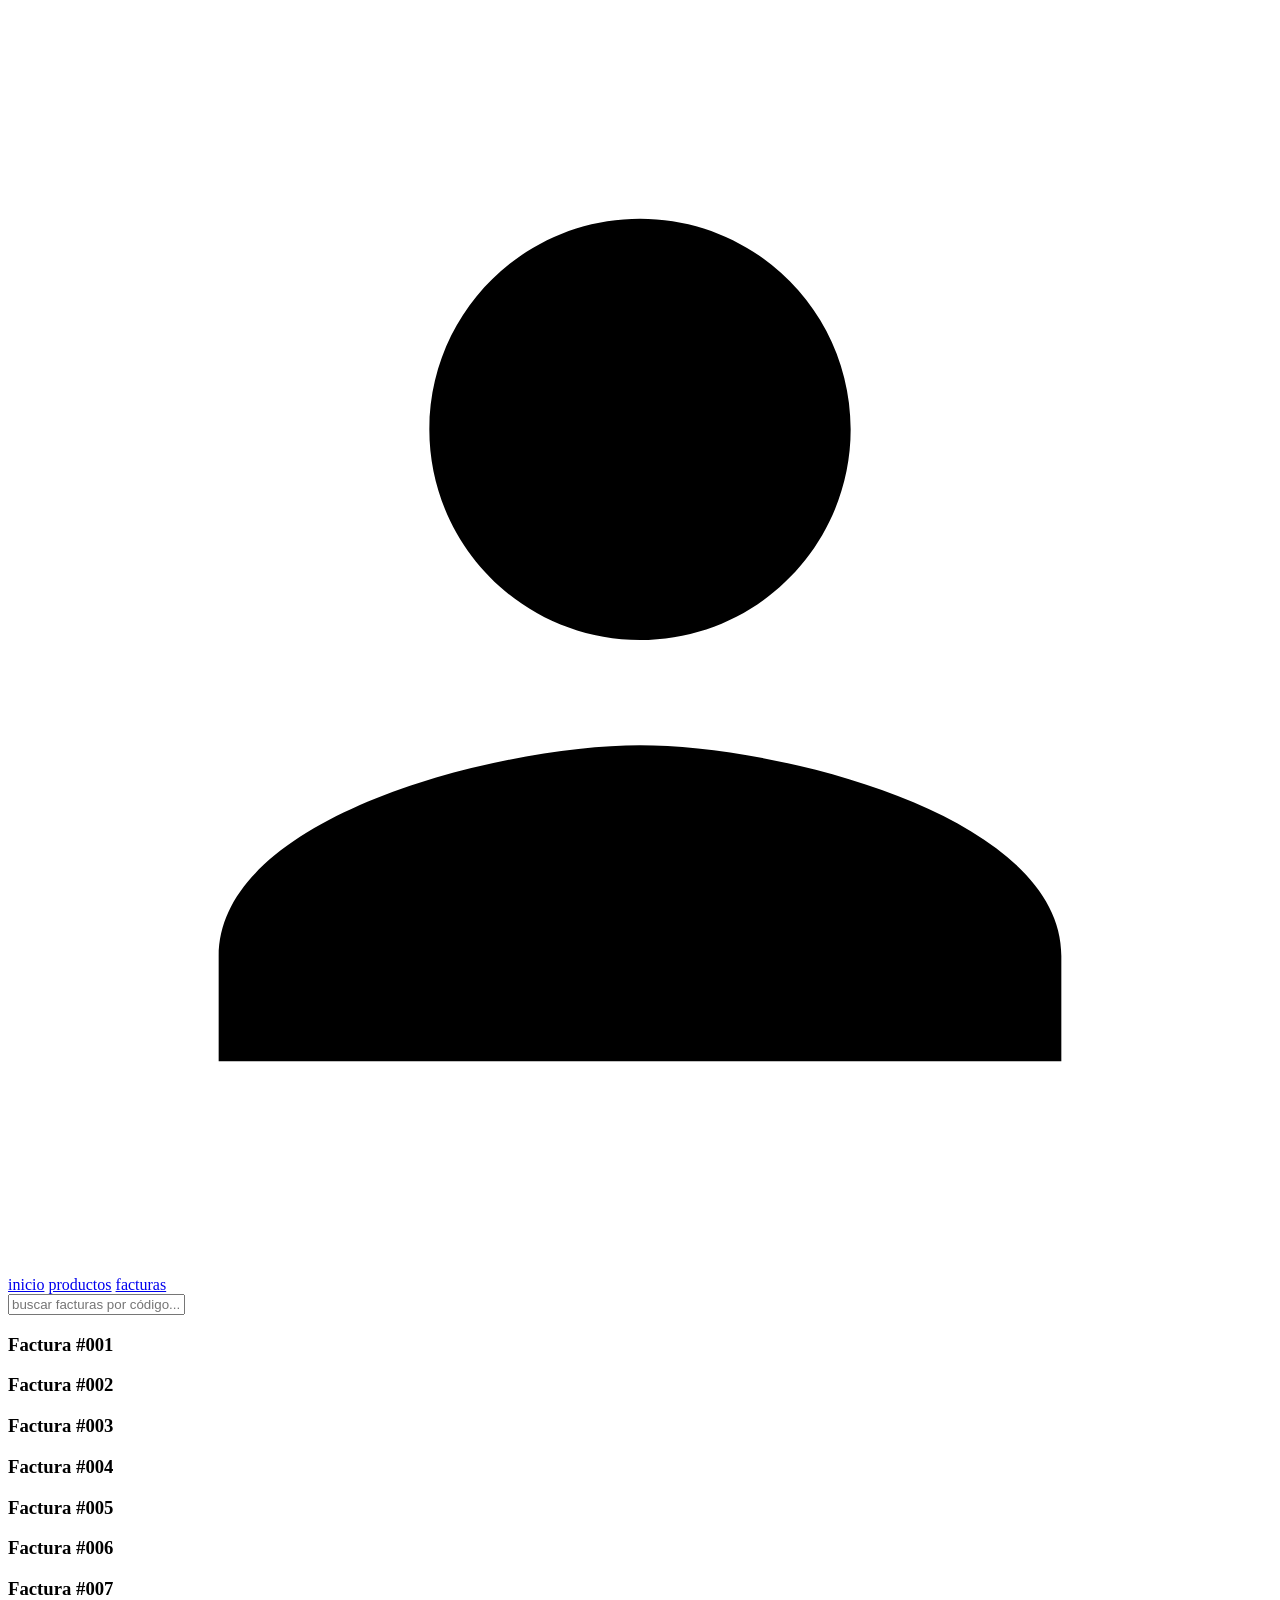
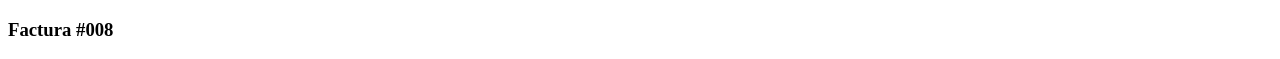
==== fronted/html/factura.html @ 2f5da7c6 "fronted" ====
<!DOCTYPE html>
<html lang="es">
<head>
    <meta charset="UTF-8">
    <meta name="viewport" content="width=device-width, initial-scale=1.0">
    <title>Facturas - Facturación Electrónica</title>
    <link rel="stylesheet" href="../css/styles.css">
</head>
<body>

    <aside class="sidebar">
        <div class="avatar-container">
            <svg viewBox="0 0 24 24">
                <path d="M12 12c2.21 0 4-1.79 4-4s-1.79-4-4-4-4 1.79-4 4 1.79 4 4 4zm0 2c-2.67 0-8 1.34-8 4v2h16v-2c0-2.66-5.33-4-8-4z"/>
            </svg>
        </div>

        <nav class="menu">
            <a href="inicio.html" class="menu-item">inicio</a>
            <a href="productos.html" class="menu-item">productos</a>
            <a href="facturas.html" class="menu-item active">facturas</a>
        </nav>
    </aside>

    <div class="main-wrapper">
        <header class="top-bar">
            <input type="text" class="search-box" placeholder="buscar facturas por código...">
        </header>

        <main class="content-area">
            <section class="cards-grid">
                <div class="card"><h3>Factura #001</h3></div>
                <div class="card"><h3>Factura #002</h3></div>
                <div class="card"><h3>Factura #003</h3></div>
                <div class="card"><h3>Factura #004</h3></div>
                <div class="card"><h3>Factura #005</h3></div>
                <div class="card"><h3>Factura #006</h3></div>
                <div class="card"><h3>Factura #007</h3></div>
                <div class="card"><h3>Factura #008</h3></div>
            </section>
        </main>
    </div>

</body>
</html>
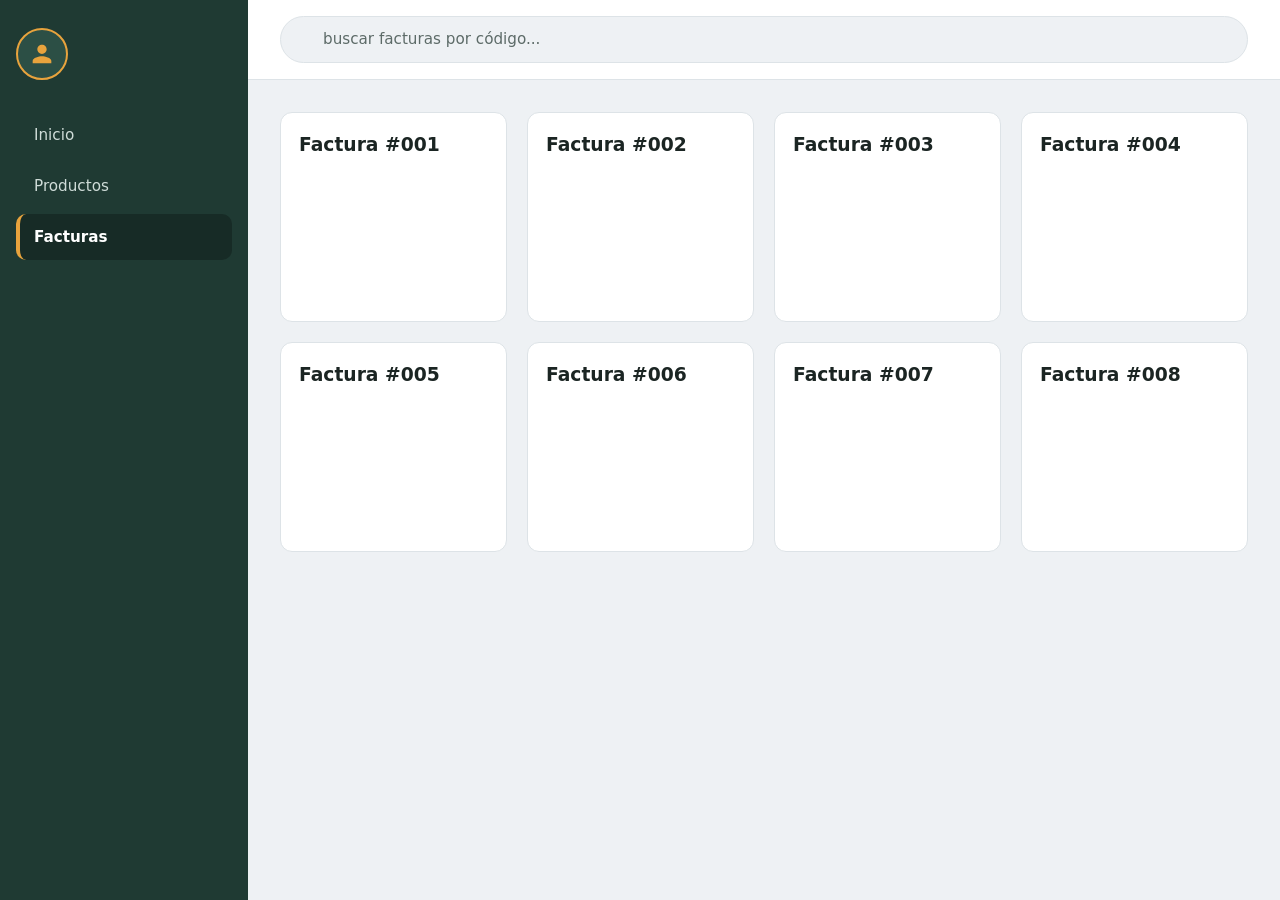
==== commit 1bc86656: "fronted" ====
--- a/fronted/html/factura.html
+++ b/fronted/html/factura.html
@@ -4,7 +4,7 @@
     <meta charset="UTF-8">
     <meta name="viewport" content="width=device-width, initial-scale=1.0">
     <title>Facturas - Facturación Electrónica</title>
-    <link rel="stylesheet" href="../css/styles.css">
+    <link rel="stylesheet" href="../css/style.css">
 </head>
 <body>
 
--- a/fronted/css/style.css
+++ b/fronted/css/style.css
@@ -0,0 +1,377 @@
+/* ===== Variables ===== */
+:root {
+    --pino: #1f3a33;
+    --pino-oscuro: #172b26;
+    --pino-claro: #2c4f45;
+    --ambar: #e8a33d;
+    --fondo: #eef1f4;
+    --superficie: #ffffff;
+    --texto: #1b2523;
+    --texto-suave: #5d6b68;
+    --borde: #dde3e7;
+    --ok: #1f7a55;
+    --ok-fondo: #dff3ea;
+    --alerta: #9a5b00;
+    --alerta-fondo: #fdecc8;
+    --agotado: #a43a3a;
+    --agotado-fondo: #f8dede;
+    --radio: 12px;
+    --ancho-lateral: 248px;
+}
+
+* {
+    box-sizing: border-box;
+    margin: 0;
+    padding: 0;
+}
+
+body {
+    font-family: "Plus Jakarta Sans", "Segoe UI", system-ui, sans-serif;
+    background: var(--fondo);
+    color: var(--texto);
+    min-height: 100vh;
+    display: flex;
+    line-height: 1.5;
+}
+
+:focus-visible {
+    outline: 3px solid var(--ambar);
+    outline-offset: 2px;
+}
+
+/* ===== Barra lateral ===== */
+.sidebar {
+    width: var(--ancho-lateral);
+    flex-shrink: 0;
+    background: var(--pino);
+    color: #e9efed;
+    padding: 28px 16px;
+    display: flex;
+    flex-direction: column;
+    gap: 32px;
+    position: sticky;
+    top: 0;
+    height: 100vh;
+}
+
+.brand {
+    display: flex;
+    align-items: center;
+    gap: 14px;
+    padding: 0 8px;
+}
+
+.avatar-container {
+    width: 52px;
+    height: 52px;
+    border-radius: 50%;
+    background: var(--pino-claro);
+    border: 2px solid var(--ambar);
+    display: grid;
+    place-items: center;
+    flex-shrink: 0;
+}
+
+.avatar-container svg {
+    width: 28px;
+    height: 28px;
+    fill: var(--ambar);
+}
+
+.brand-name {
+    font-weight: 700;
+    font-size: 1.05rem;
+    line-height: 1.2;
+}
+
+.brand-sub {
+    font-size: 0.8rem;
+    color: #a9bdb7;
+    font-weight: 400;
+}
+
+.menu {
+    display: flex;
+    flex-direction: column;
+    gap: 4px;
+}
+
+.menu-item {
+    display: flex;
+    align-items: center;
+    gap: 12px;
+    padding: 12px 14px;
+    border-radius: 10px;
+    color: #cfdcd8;
+    text-decoration: none;
+    font-weight: 500;
+    font-size: 0.95rem;
+    text-transform: capitalize;
+    border-left: 4px solid transparent;
+    transition: background 0.15s ease, color 0.15s ease;
+}
+
+.menu-item svg {
+    width: 20px;
+    height: 20px;
+    fill: none;
+    stroke: currentColor;
+    stroke-width: 1.8;
+    stroke-linecap: round;
+    stroke-linejoin: round;
+}
+
+.menu-item:hover {
+    background: var(--pino-claro);
+    color: #fff;
+}
+
+.menu-item.active {
+    background: var(--pino-oscuro);
+    color: #fff;
+    border-left-color: var(--ambar);
+    font-weight: 700;
+}
+
+/* ===== Contenido ===== */
+.main-wrapper {
+    flex: 1;
+    min-width: 0;
+    display: flex;
+    flex-direction: column;
+}
+
+.top-bar {
+    background: var(--superficie);
+    border-bottom: 1px solid var(--borde);
+    padding: 16px 32px;
+    display: flex;
+    align-items: center;
+    justify-content: space-between;
+    gap: 16px;
+    position: sticky;
+    top: 0;
+    z-index: 5;
+}
+
+.search-wrap {
+    position: relative;
+    width: min(520px, 100%);
+    margin: 0 auto;
+}
+
+.search-wrap svg {
+    position: absolute;
+    left: 14px;
+    top: 50%;
+    transform: translateY(-50%);
+    width: 18px;
+    height: 18px;
+    fill: none;
+    stroke: var(--texto-suave);
+    stroke-width: 2;
+    stroke-linecap: round;
+}
+
+.search-box {
+    width: 100%;
+    font: inherit;
+    font-size: 0.95rem;
+    padding: 11px 16px 11px 42px;
+    border: 1.5px solid var(--borde);
+    border-radius: 999px;
+    background: var(--fondo);
+    color: var(--texto);
+    transition: border-color 0.15s ease, background 0.15s ease;
+}
+
+.search-box::placeholder {
+    color: var(--texto-suave);
+}
+
+.search-box:focus {
+    outline: none;
+    border-color: var(--pino);
+    background: #fff;
+}
+
+.content-area {
+    padding: 32px;
+}
+
+.page-head {
+    margin-bottom: 24px;
+}
+
+.page-head h1 {
+    font-size: 1.6rem;
+    font-weight: 800;
+    letter-spacing: -0.01em;
+}
+
+.page-head p {
+    color: var(--texto-suave);
+    font-size: 0.95rem;
+}
+
+/* ===== Tarjetas ===== */
+.cards-grid {
+    display: grid;
+    grid-template-columns: repeat(auto-fill, minmax(210px, 1fr));
+    gap: 20px;
+}
+
+.card {
+    background: var(--superficie);
+    border: 1px solid var(--borde);
+    border-radius: var(--radio);
+    padding: 18px;
+    display: flex;
+    flex-direction: column;
+    gap: 14px;
+    min-height: 210px;
+    transition: border-color 0.15s ease;
+}
+
+.card:hover {
+    border-color: var(--pino);
+}
+
+.card-top {
+    display: flex;
+    align-items: center;
+    justify-content: space-between;
+}
+
+.card-icon {
+    width: 46px;
+    height: 46px;
+    border-radius: 10px;
+    background: var(--pino);
+    color: var(--ambar);
+    display: grid;
+    place-items: center;
+    font-weight: 800;
+    font-size: 1.1rem;
+}
+
+.badge {
+    font-size: 0.78rem;
+    font-weight: 600;
+    padding: 4px 10px;
+    border-radius: 999px;
+}
+
+.badge.ok { background: var(--ok-fondo); color: var(--ok); }
+.badge.bajo { background: var(--alerta-fondo); color: var(--alerta); }
+.badge.agotado { background: var(--agotado-fondo); color: var(--agotado); }
+
+.card h2 {
+    font-size: 1rem;
+    font-weight: 700;
+    line-height: 1.3;
+}
+
+.card .ref {
+    font-size: 0.85rem;
+    color: var(--texto-suave);
+}
+
+.card-bottom {
+    margin-top: auto;
+    display: flex;
+    align-items: baseline;
+    justify-content: space-between;
+    border-top: 1px solid var(--borde);
+    padding-top: 12px;
+}
+
+.precio {
+    font-size: 1.15rem;
+    font-weight: 800;
+}
+
+.stock {
+    font-size: 0.85rem;
+    color: var(--texto-suave);
+}
+
+.vacio {
+    grid-column: 1 / -1;
+    text-align: center;
+    padding: 48px 16px;
+    color: var(--texto-suave);
+    background: var(--superficie);
+    border: 1.5px dashed var(--borde);
+    border-radius: var(--radio);
+}
+
+.vacio strong {
+    display: block;
+    color: var(--texto);
+    margin-bottom: 4px;
+}
+
+[hidden] {
+    display: none !important;
+}
+
+.sr-only {
+    position: absolute;
+    width: 1px;
+    height: 1px;
+    padding: 0;
+    margin: -1px;
+    overflow: hidden;
+    clip: rect(0, 0, 0, 0);
+    white-space: nowrap;
+    border: 0;
+}
+
+/* ===== Responsive ===== */
+@media (max-width: 820px) {
+    body {
+        flex-direction: column;
+    }
+
+    .sidebar {
+        width: 100%;
+        height: auto;
+        position: static;
+        flex-direction: row;
+        align-items: center;
+        flex-wrap: wrap;
+        gap: 12px;
+        padding: 14px 16px;
+    }
+
+    .brand-sub { display: none; }
+
+    .menu {
+        flex-direction: row;
+        gap: 4px;
+        margin-left: auto;
+    }
+
+    .menu-item {
+        padding: 9px 12px;
+        border-left: none;
+        border-bottom: 3px solid transparent;
+        border-radius: 8px;
+    }
+
+    .menu-item.active { border-bottom-color: var(--ambar); }
+    .menu-item span { display: none; }
+
+    .top-bar { padding: 12px 16px; position: static; }
+    .content-area { padding: 20px 16px; }
+}
+
+@media (max-width: 480px) {
+    .cards-grid { grid-template-columns: 1fr 1fr; gap: 12px; }
+    .card { padding: 14px; }
+}
+
+@media (prefers-reduced-motion: reduce) {
+    * { transition: none !important; }
+}
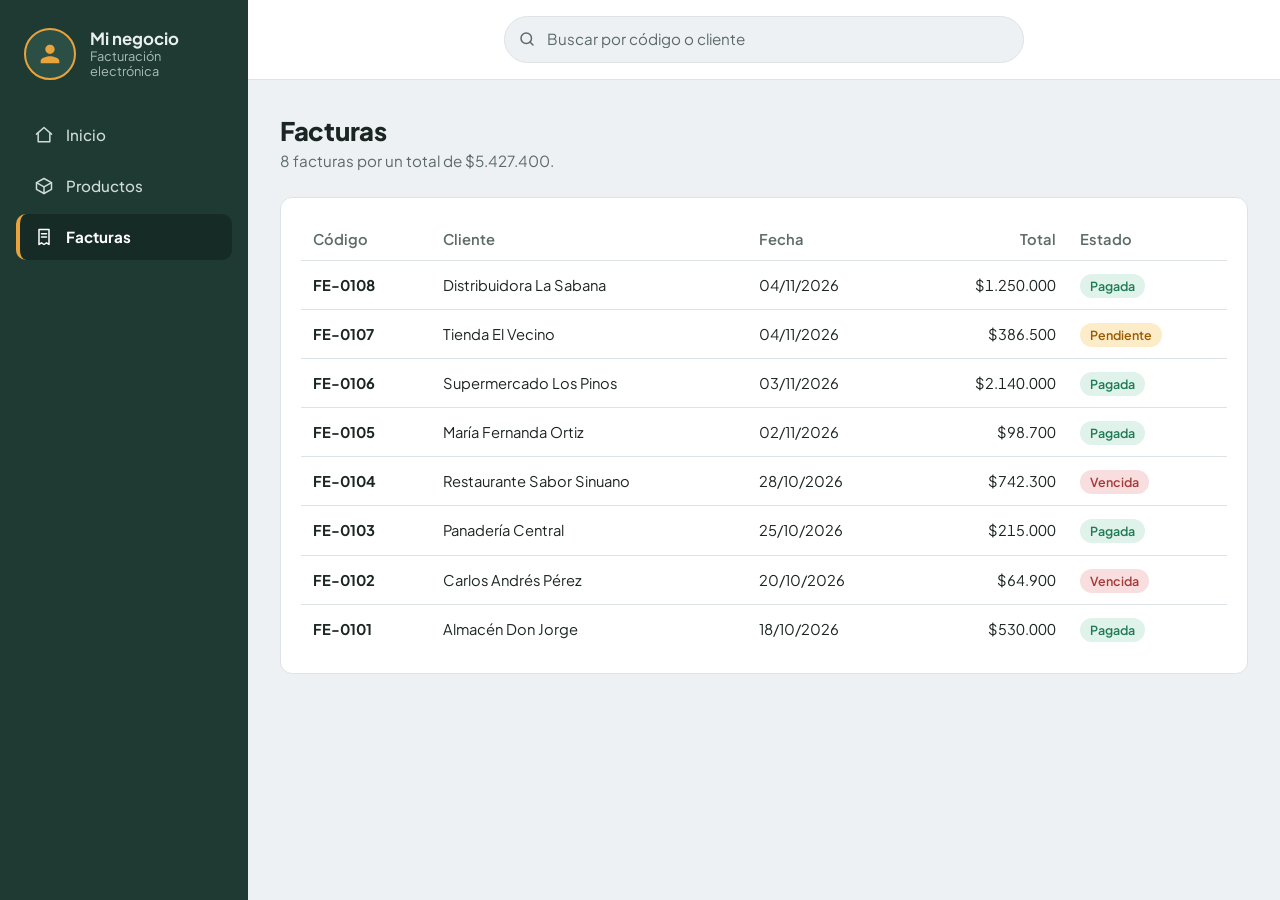
==== commit 2eafe373: "fronted" ====
--- a/fronted/html/factura.html
+++ b/fronted/html/factura.html
@@ -3,40 +3,96 @@
 <head>
     <meta charset="UTF-8">
     <meta name="viewport" content="width=device-width, initial-scale=1.0">
-    <title>Facturas - Facturación Electrónica</title>
+    <title>Facturas | Facturación electrónica</title>
+    <link rel="preconnect" href="https://fonts.googleapis.com">
+    <link rel="preconnect" href="https://fonts.gstatic.com" crossorigin>
+    <link href="https://fonts.googleapis.com/css2?family=Plus+Jakarta+Sans:wght@400;500;600;700;800&display=swap" rel="stylesheet">
     <link rel="stylesheet" href="../css/style.css">
+    <script src="../js/app.js" defer></script>
 </head>
 <body>
 
     <aside class="sidebar">
-        <div class="avatar-container">
-            <svg viewBox="0 0 24 24">
-                <path d="M12 12c2.21 0 4-1.79 4-4s-1.79-4-4-4-4 1.79-4 4 1.79 4 4 4zm0 2c-2.67 0-8 1.34-8 4v2h16v-2c0-2.66-5.33-4-8-4z"/>
-            </svg>
+        <div class="brand">
+            <div class="avatar-container" aria-hidden="true">
+                <svg viewBox="0 0 24 24"><path d="M12 12c2.21 0 4-1.79 4-4s-1.79-4-4-4-4 1.79-4 4 1.79 4 4 4zm0 2c-2.67 0-8 1.34-8 4v2h16v-2c0-2.66-5.33-4-8-4z"/></svg>
+            </div>
+            <div class="brand-name">Mi negocio<div class="brand-sub">Facturación electrónica</div></div>
         </div>
 
-        <nav class="menu">
-            <a href="inicio.html" class="menu-item">inicio</a>
-            <a href="productos.html" class="menu-item">productos</a>
-            <a href="facturas.html" class="menu-item active">facturas</a>
+        <nav class="menu" aria-label="Principal">
+            <a href="inicio.html" class="menu-item">
+                <svg viewBox="0 0 24 24" aria-hidden="true"><path d="M3 11l9-8 9 8"/><path d="M5 10v10h14V10"/></svg>
+                <span>Inicio</span>
+            </a>
+            <a href="productos.html" class="menu-item">
+                <svg viewBox="0 0 24 24" aria-hidden="true"><path d="M21 8l-9-5-9 5 9 5 9-5z"/><path d="M3 8v8l9 5 9-5V8"/><path d="M12 13v8"/></svg>
+                <span>Productos</span>
+            </a>
+            <a href="factura.html" class="menu-item active" aria-current="page">
+                <svg viewBox="0 0 24 24" aria-hidden="true"><path d="M6 3h12v18l-3-2-3 2-3-2-3 2V3z"/><path d="M9 8h6M9 12h6"/></svg>
+                <span>Facturas</span>
+            </a>
         </nav>
     </aside>
 
     <div class="main-wrapper">
         <header class="top-bar">
-            <input type="text" class="search-box" placeholder="buscar facturas por código...">
+            <div class="search-wrap" role="search">
+                <svg viewBox="0 0 24 24" aria-hidden="true"><circle cx="11" cy="11" r="7"/><path d="M20 20l-4-4"/></svg>
+                <label class="sr-only" for="buscador">Buscar por código o cliente</label>
+                <input type="search" id="buscador" class="search-box" placeholder="Buscar por código o cliente" data-singular="factura encontrada" data-plural="facturas encontradas" aria-describedby="resultados-info">
+            </div>
         </header>
 
         <main class="content-area">
-            <section class="cards-grid">
-                <div class="card"><h3>Factura #001</h3></div>
-                <div class="card"><h3>Factura #002</h3></div>
-                <div class="card"><h3>Factura #003</h3></div>
-                <div class="card"><h3>Factura #004</h3></div>
-                <div class="card"><h3>Factura #005</h3></div>
-                <div class="card"><h3>Factura #006</h3></div>
-                <div class="card"><h3>Factura #007</h3></div>
-                <div class="card"><h3>Factura #008</h3></div>
+            <div class="page-head">
+                <h1>Facturas</h1>
+                <p>8 facturas por un total de $5.427.400.</p>
+            </div>
+            <p class="sr-only" id="resultados-info" role="status" aria-live="polite"></p>
+
+            <section class="panel" aria-label="Listado de facturas">
+                <div class="tabla-wrap">
+                    <table class="tabla">
+                        <thead><tr><th>Código</th><th>Cliente</th><th>Fecha</th><th class="num">Total</th><th>Estado</th></tr></thead>
+                        <tbody>
+                        <tr data-buscable>
+                            <td class="codigo">FE-0108</td><td>Distribuidora La Sabana</td><td>04/11/2026</td>
+                            <td class="num">$1.250.000</td><td><span class="badge pagada">Pagada</span></td>
+                        </tr>
+                        <tr data-buscable>
+                            <td class="codigo">FE-0107</td><td>Tienda El Vecino</td><td>04/11/2026</td>
+                            <td class="num">$386.500</td><td><span class="badge pendiente">Pendiente</span></td>
+                        </tr>
+                        <tr data-buscable>
+                            <td class="codigo">FE-0106</td><td>Supermercado Los Pinos</td><td>03/11/2026</td>
+                            <td class="num">$2.140.000</td><td><span class="badge pagada">Pagada</span></td>
+                        </tr>
+                        <tr data-buscable>
+                            <td class="codigo">FE-0105</td><td>María Fernanda Ortiz</td><td>02/11/2026</td>
+                            <td class="num">$98.700</td><td><span class="badge pagada">Pagada</span></td>
+                        </tr>
+                        <tr data-buscable>
+                            <td class="codigo">FE-0104</td><td>Restaurante Sabor Sinuano</td><td>28/10/2026</td>
+                            <td class="num">$742.300</td><td><span class="badge vencida">Vencida</span></td>
+                        </tr>
+                        <tr data-buscable>
+                            <td class="codigo">FE-0103</td><td>Panadería Central</td><td>25/10/2026</td>
+                            <td class="num">$215.000</td><td><span class="badge pagada">Pagada</span></td>
+                        </tr>
+                        <tr data-buscable>
+                            <td class="codigo">FE-0102</td><td>Carlos Andrés Pérez</td><td>20/10/2026</td>
+                            <td class="num">$64.900</td><td><span class="badge vencida">Vencida</span></td>
+                        </tr>
+                        <tr data-buscable>
+                            <td class="codigo">FE-0101</td><td>Almacén Don Jorge</td><td>18/10/2026</td>
+                            <td class="num">$530.000</td><td><span class="badge pagada">Pagada</span></td>
+                        </tr>
+                        </tbody>
+                    </table>
+                </div>
+                <p class="vacio" id="sin-resultados" hidden><strong>No encontramos esa factura</strong>Busca por código o por nombre del cliente.</p>
             </section>
         </main>
     </div>
--- a/fronted/css/style.css
+++ b/fronted/css/style.css
@@ -374,4 +374,51 @@
 
 @media (prefers-reduced-motion: reduce) {
     * { transition: none !important; }
-}+}
+/* ===== Inicio: indicadores ===== */
+.stats {
+    display: grid;
+    grid-template-columns: repeat(auto-fill, minmax(220px, 1fr));
+    gap: 20px;
+    margin-bottom: 28px;
+}
+
+.stat { min-height: 0; gap: 6px; }
+.stat h2 { font-size: 0.9rem; font-weight: 600; color: var(--texto-suave); }
+.stat .valor { font-size: 1.7rem; font-weight: 800; letter-spacing: -0.01em; }
+.stat .detalle { font-size: 0.85rem; color: var(--texto-suave); }
+
+/* ===== Paneles y tablas ===== */
+.panel {
+    background: var(--superficie);
+    border: 1px solid var(--borde);
+    border-radius: var(--radio);
+    padding: 20px;
+}
+
+.panel h2 { font-size: 1.05rem; font-weight: 700; margin-bottom: 8px; }
+
+.tabla-wrap { overflow-x: auto; }
+
+.tabla { width: 100%; border-collapse: collapse; font-size: 0.92rem; }
+
+.tabla th {
+    text-align: left;
+    font-weight: 600;
+    color: var(--texto-suave);
+    padding: 10px 12px;
+    border-bottom: 1px solid var(--borde);
+    white-space: nowrap;
+}
+
+.tabla td { padding: 13px 12px; border-bottom: 1px solid var(--borde); }
+.tabla tbody tr:last-child td { border-bottom: none; }
+.tabla tbody tr:hover { background: var(--fondo); }
+.tabla .num { text-align: right; font-variant-numeric: tabular-nums; }
+.tabla .codigo { font-weight: 700; white-space: nowrap; }
+
+.badge.pagada { background: var(--ok-fondo); color: var(--ok); }
+.badge.pendiente { background: var(--alerta-fondo); color: var(--alerta); }
+.badge.vencida { background: var(--agotado-fondo); color: var(--agotado); }
+
+.panel .vacio { margin-top: 12px; }
